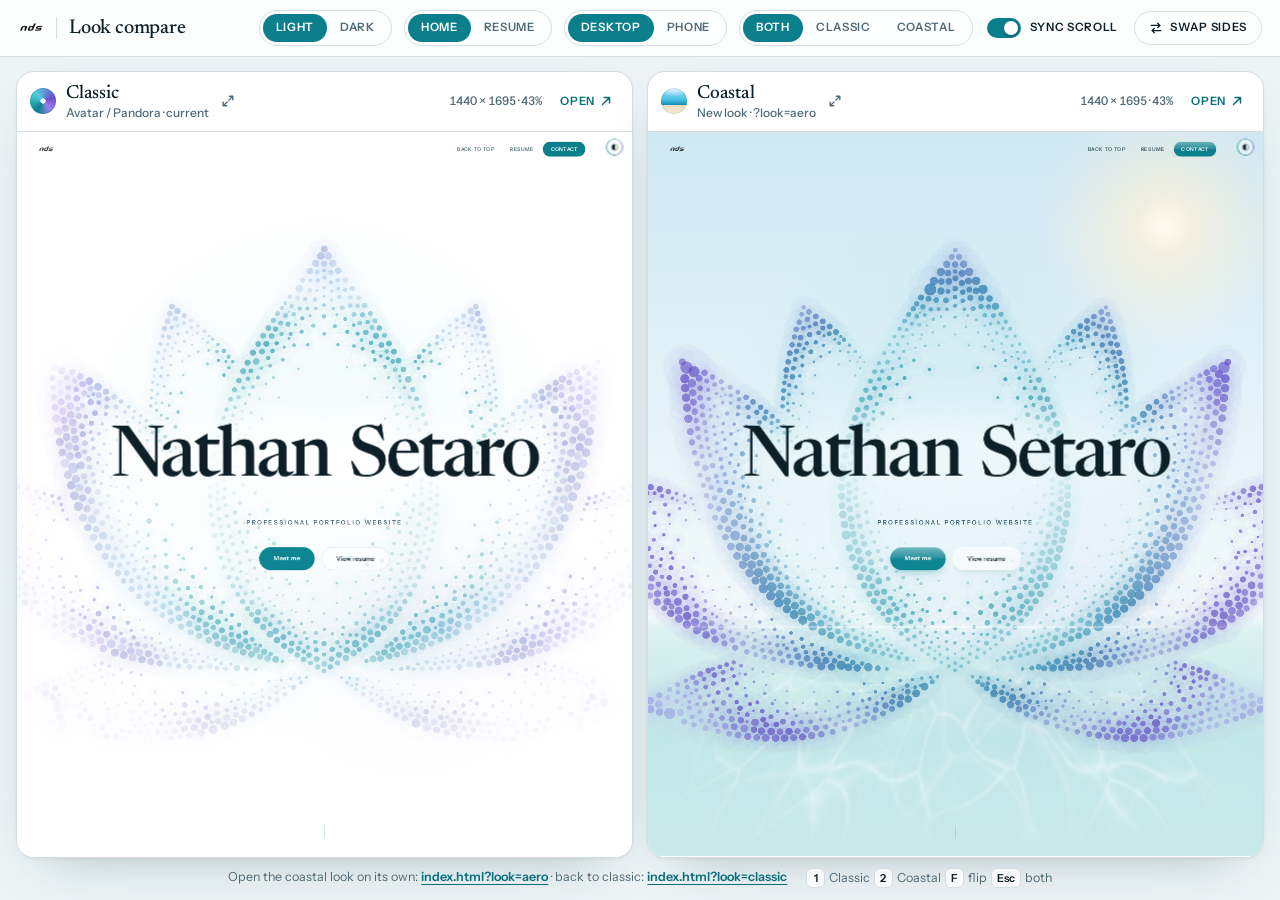
==== site/compare.html @ c52165be "Add Coastal look (modern Frutiger Aero lagoon) and side-by-side compare page - aero.css/aero.js: opt" ====
<!DOCTYPE html>
<html lang="en">
<head>
<meta charset="UTF-8">
<meta name="viewport" content="width=device-width, initial-scale=1">
<meta name="robots" content="noindex">
<title>Look Compare — Nathan Setaro</title>
<link rel="icon" href="data:image/svg+xml,<svg xmlns='http://www.w3.org/2000/svg' viewBox='0 0 32 32'><defs><linearGradient id='a' x1='0' y1='0' x2='1' y2='1'><stop offset='0' stop-color='%234fd0de'/><stop offset='1' stop-color='%236d4fd0'/></linearGradient><linearGradient id='b' x1='0' y1='0' x2='0' y2='1'><stop offset='0' stop-color='%23a9e4fb'/><stop offset='.6' stop-color='%23138ab0'/><stop offset='.62' stop-color='%23e9dcbc'/><stop offset='1' stop-color='%23f6eedb'/></linearGradient></defs><path d='M15 2a14 14 0 0 0 0 28z' fill='url(%23a)'/><path d='M17 2a14 14 0 0 1 0 28z' fill='url(%23b)'/></svg>">
<link rel="preconnect" href="https://fonts.googleapis.com">
<link href="https://fonts.googleapis.com/css2?family=Newsreader:opsz,wght@6..72,400;6..72,500&amp;family=Instrument+Sans:wght@400;500;600&amp;display=swap" rel="stylesheet">
<script>
  /* compare.html — the classic and the coastal look of the site, side by side.
     The theme is the site's own (sessionStorage 'nds-theme', shared with the frames);
     ?theme=dark|light overrides it. This runs before the frames start loading. */
  (function () {
    try {
      var t = new URLSearchParams(location.search).get('theme');
      if (t === 'dark' || t === 'light') sessionStorage.setItem('nds-theme', t);
      if (sessionStorage.getItem('nds-theme') === 'dark') document.documentElement.classList.add('dark');
    } catch (e) {}
  })();
</script>
<style>
  :root {
    --bg: #eef4f6; --surface: #ffffff; --ink: #0d2028; --muted: #4f6a77; --line: #d3dee4;
    --accent: #0c7f8c; --accent-ink: #0a6f7b; --on-accent: #ffffff; --accent-soft: rgba(12,127,140,0.08);
    --pill: rgba(255,255,255,0.78); --track: #a9bcc4;
    --shadow: 0 22px 54px -30px rgba(21,70,88,0.38), 0 1px 3px rgba(21,70,88,0.06);
    --bezel: #0d2028; --bezel-ring: rgba(255,255,255,0.10); --dots: rgba(13,32,40,0.11);
    --sans: 'Instrument Sans', ui-sans-serif, system-ui, -apple-system, 'Segoe UI', Roboto, Helvetica, Arial, sans-serif;
    --serif: 'Newsreader', ui-serif, Georgia, 'Times New Roman', serif;
    --ease: cubic-bezier(0.16, 1, 0.3, 1);
    color-scheme: light;
  }
  html.dark {
    --bg: #04121a; --surface: #071c25; --ink: #e9f3f5; --muted: #93adb6; --line: rgba(238,246,247,0.13);
    --accent: #4fd0de; --accent-ink: #4fd0de; --on-accent: #06161d; --accent-soft: rgba(79,208,222,0.10);
    --pill: rgba(255,255,255,0.04); --track: #3c5864;
    --shadow: 0 22px 54px -26px rgba(0,0,0,0.75);
    --bezel: #0f2b35; --bezel-ring: rgba(255,255,255,0.12); --dots: rgba(233,243,245,0.08);
    color-scheme: dark;
  }
  * { margin: 0; padding: 0; box-sizing: border-box; }
  html, body { width: 100%; }
  body {
    font-family: var(--sans); background: var(--bg); color: var(--ink); line-height: 1.5;
    height: 100vh; height: 100dvh; overflow: hidden;
    display: grid; grid-template-rows: auto minmax(0, 1fr) auto;
    transition: background-color 0.4s ease, color 0.4s ease;
  }
  button, input { font: inherit; color: inherit; }
  a { color: var(--accent-ink); }
  :focus-visible { outline: 2px solid var(--accent); outline-offset: 2px; }
  .sr-only { position: absolute; width: 1px; height: 1px; padding: 0; margin: -1px; overflow: hidden; clip: rect(0 0 0 0); white-space: nowrap; border: 0; }

  /* ---------- toolbar ---------- */
  .bar {
    position: relative; z-index: 2;
    display: flex; align-items: center; flex-wrap: wrap; gap: 10px 18px;
    padding: 10px 18px; border-bottom: 1px solid var(--line);
    background: color-mix(in srgb, var(--surface) 76%, transparent);
  }
  .brand { display: flex; align-items: center; gap: 12px; margin-right: auto; min-width: 0; }
  .brand a { display: flex; align-items: center; }
  .brand img { height: 26px; width: auto; display: block; }
  html.dark .brand img { filter: invert(1) brightness(1.05); }
  .brand .rule { width: 1px; height: 22px; background: var(--line); flex-shrink: 0; }
  .brand h1 { font-family: var(--serif); font-weight: 500; font-size: 20px; line-height: 1; letter-spacing: -0.01em; white-space: nowrap; }
  .controls { display: flex; align-items: center; flex-wrap: wrap; gap: 8px 12px; }

  .seg { display: inline-flex; padding: 3px; border-radius: 100px; border: 1px solid var(--line); background: var(--pill); }
  .seg button, .btn, .switch {
    font-size: 11.5px; font-weight: 600; line-height: 1; letter-spacing: 0.06em; text-transform: uppercase;
  }
  .seg button {
    padding: 8px 13px; border-radius: 100px; border: 0; background: transparent; color: var(--muted);
    cursor: pointer; white-space: nowrap; transition: background-color 0.25s var(--ease), color 0.2s ease;
  }
  .seg button:hover { color: var(--ink); }
  .seg button[aria-pressed="true"] { background: var(--accent); color: var(--on-accent); }

  .btn {
    display: inline-flex; align-items: center; gap: 7px; padding: 9px 14px; border-radius: 100px;
    border: 1px solid var(--line); background: var(--pill); color: var(--ink); cursor: pointer; white-space: nowrap;
    transition: border-color 0.2s ease, color 0.2s ease;
  }
  .btn:hover { border-color: var(--accent); color: var(--accent-ink); }
  .btn svg { width: 14px; height: 14px; flex-shrink: 0; }
  .btn[aria-pressed="true"] { border-color: var(--accent); color: var(--accent-ink); }

  .switch { display: inline-flex; align-items: center; gap: 9px; padding: 4px 4px 4px 2px; cursor: pointer; white-space: nowrap; }
  .switch input {
    appearance: none; -webkit-appearance: none; flex-shrink: 0; position: relative;
    width: 34px; height: 20px; border-radius: 100px; background: var(--track); cursor: pointer;
    transition: background-color 0.25s ease;
  }
  .switch input::after {
    content: ''; position: absolute; top: 3px; left: 3px; width: 14px; height: 14px; border-radius: 50%;
    background: #ffffff; box-shadow: 0 1px 3px rgba(0,0,0,0.3); transition: transform 0.3s var(--ease);
  }
  .switch input:checked { background: var(--accent); }
  .switch input:checked::after { transform: translateX(14px); }
  html.dark .switch input:checked::after { background: #06161d; }
  .switch.idle { color: var(--muted); }

  /* ---------- the two panes ---------- */
  .stage {
    display: grid; grid-template-columns: minmax(0, 1fr) minmax(0, 1fr); grid-template-rows: minmax(0, 1fr);
    gap: 14px; padding: 14px 16px 0; min-height: 0;
  }
  .stage[data-swap] .pane[data-look="classic"] { order: 2; }
  /* focus: both panes share one cell (the hidden one keeps its size, scroll and state, so flipping is instant) */
  .stage[data-view="classic"], .stage[data-view="aero"] { grid-template-columns: minmax(0, 1fr); }
  .stage[data-view="classic"] .pane, .stage[data-view="aero"] .pane { grid-area: 1 / 1; }
  .stage[data-view="classic"] .pane[data-look="aero"],
  .stage[data-view="aero"] .pane[data-look="classic"] { visibility: hidden; pointer-events: none; }

  .pane {
    display: flex; flex-direction: column; min-width: 0; min-height: 0;
    background: var(--surface); border: 1px solid var(--line); border-radius: 18px;
    box-shadow: var(--shadow); overflow: hidden;
    transition: background-color 0.4s ease, border-color 0.4s ease;
  }
  .pane-head { display: flex; align-items: center; gap: 8px; padding: 6px 10px 6px 6px; border-bottom: 1px solid var(--line); min-height: 50px; }
  .label {
    display: inline-flex; align-items: center; gap: 10px; min-width: 0;
    padding: 5px 14px 5px 6px; border-radius: 100px; border: 1px solid transparent; background: transparent;
    cursor: pointer; text-align: left; transition: background-color 0.2s ease, border-color 0.2s ease;
  }
  .label:hover { background: var(--accent-soft); border-color: var(--line); }
  .label[aria-pressed="true"] { border-color: var(--accent); background: var(--accent-soft); }
  .swatch { position: relative; width: 26px; height: 26px; border-radius: 50%; flex-shrink: 0; box-shadow: inset 0 0 0 1px rgba(13,32,40,0.12); }
  .swatch.classic { background: radial-gradient(circle at 50% 50%, #ffffff 0 13%, transparent 15%), conic-gradient(from 210deg, #0c7f8c, #4fd0de 30%, #6d4fd0 62%, #9b83f0 80%, #0c7f8c); }
  html.dark .swatch.classic { background: radial-gradient(circle at 50% 50%, #06161d 0 13%, transparent 15%), conic-gradient(from 210deg, #0c7f8c, #4fd0de 30%, #6d4fd0 62%, #9b83f0 80%, #0c7f8c); }
  .swatch.aero { background: radial-gradient(120% 70% at 50% -8%, rgba(255,255,255,0.92), rgba(255,255,255,0) 58%), linear-gradient(180deg, #a9e4fb 0%, #46bde3 46%, #138ab0 66%, #e9dcbc 67%, #f6eedb 100%); }
  .label-text { display: flex; flex-direction: column; gap: 3px; min-width: 0; }
  .label-text strong { font-family: var(--serif); font-weight: 500; font-size: 19px; line-height: 1; letter-spacing: -0.01em; }
  .label-text small { font-size: 12px; font-weight: 500; line-height: 1.15; color: var(--muted); white-space: nowrap; overflow: hidden; text-overflow: ellipsis; }
  .label .ico { width: 14px; height: 14px; color: var(--muted); flex-shrink: 0; margin-left: 2px; }
  .label .ico .collapse, .label[aria-pressed="true"] .ico .expand { display: none; }
  .label[aria-pressed="true"] .ico .collapse { display: inline; }
  .meta { margin-left: auto; font-size: 12px; font-weight: 500; color: var(--muted); font-variant-numeric: tabular-nums; white-space: nowrap; }
  .open {
    display: inline-flex; align-items: center; gap: 5px; padding: 7px 10px; border-radius: 100px;
    font-size: 11.5px; font-weight: 600; line-height: 1; letter-spacing: 0.06em; text-transform: uppercase;
    color: var(--accent-ink); text-decoration: none; white-space: nowrap;
  }
  .open:hover { background: var(--accent-soft); }
  .open svg { width: 12px; height: 12px; }

  .viewport { position: relative; flex: 1; min-height: 0; overflow: hidden; background: var(--surface); }
  .viewport::before {
    content: 'Loading\2026'; position: absolute; inset: 0; display: grid; place-items: center;
    font-size: 13px; font-weight: 500; color: var(--muted);
  }
  .pane.ready .viewport::before { content: none; }
  .device { position: absolute; left: 0; top: 0; z-index: 1; transform-origin: 0 0; }
  .device iframe { display: block; border: 0; background: transparent; }

  /* phone (and a desktop shown 1:1 in a pane wider than 1440): the screen sits on the site's dotted ground */
  .stage[data-device="phone"] .viewport, .pane[data-native] .viewport {
    background-color: var(--bg);
    background-image: radial-gradient(var(--dots) 1.1px, transparent 1.6px);
    background-size: 18px 18px; background-position: center;
  }
  .stage[data-device="phone"] .device {
    padding: 12px; border-radius: 50px; background: var(--bezel);
    box-shadow: 0 48px 90px -44px rgba(13,32,40,0.6), inset 0 0 0 1.5px var(--bezel-ring);
  }
  .stage[data-device="phone"] .device iframe { border-radius: 38px; }
  .pane[data-native] .device { box-shadow: 0 0 0 1px var(--line), var(--shadow); }

  /* ---------- note ---------- */
  .note {
    display: flex; flex-wrap: wrap; justify-content: center; align-items: center; gap: 4px 18px;
    padding: 10px 16px 12px; font-size: 12.5px; color: var(--muted); text-align: center;
  }
  .note a { font-weight: 600; text-decoration: underline; text-decoration-thickness: 1px; text-underline-offset: 3px; }
  .note a:hover { text-decoration-thickness: 2px; }
  .keys { white-space: nowrap; }
  .keys kbd {
    display: inline-block; min-width: 1.7em; padding: 1px 5px; margin: 0 1px; border-radius: 6px;
    border: 1px solid var(--line); background: var(--pill); font-family: var(--sans); font-size: 11px; font-weight: 600; color: var(--ink); text-align: center;
  }

  /* ---------- narrow screens: the panes stack ---------- */
  @media (max-width: 899px) {
    body { height: auto; min-height: 100vh; min-height: 100dvh; overflow: auto; }
    .bar { padding: 10px 14px; }
    .brand { width: 100%; margin-right: 0; }
    .stage {
      grid-template-columns: minmax(0, 1fr);
      grid-template-rows: repeat(2, max(440px, calc(100svh - 170px)));
      padding: 12px 12px 0; gap: 12px;
    }
    .stage[data-view="classic"], .stage[data-view="aero"] { grid-template-rows: max(440px, calc(100svh - 170px)); }
    .keys { display: none; }
  }
  @media (max-width: 560px) {
    /* three short rows instead of four: theme + page, device + sync, view + swap (icon only) */
    .controls { gap: 8px 10px; }
    .controls > [aria-label="Theme"] { order: 1; }
    .controls > [aria-label="Page"] { order: 2; }
    .controls > [aria-label="Device"] { order: 3; }
    .controls > #sync-wrap { order: 4; }
    .controls > [aria-label="View"] { order: 5; }
    .controls > #swap { order: 6; padding: 9px 11px; }
    #swap .btn-text { position: absolute; width: 1px; height: 1px; overflow: hidden; clip: rect(0 0 0 0); white-space: nowrap; }
    .seg button { padding: 8px 11px; }
    .meta { display: none; }
    .label-text small { display: none; }
    .open { margin-left: auto; }
  }
  @media (prefers-reduced-motion: reduce) {
    *, *::before, *::after { transition-duration: 0.01ms !important; animation-duration: 0.01ms !important; }
  }
</style>
</head>
<body>

<header class="bar">
  <div class="brand">
    <a href="index.html" aria-label="Nathan Setaro — home"><img src="assets/nds-transparent.png" alt=""></a>
    <span class="rule" aria-hidden="true"></span>
    <h1>Look compare</h1>
  </div>
  <div class="controls">
    <div class="seg" role="group" aria-label="Theme">
      <button type="button" data-theme="light">Light</button>
      <button type="button" data-theme="dark">Dark</button>
    </div>
    <div class="seg" role="group" aria-label="Page">
      <button type="button" data-page="home">Home</button>
      <button type="button" data-page="resume">Resume</button>
    </div>
    <div class="seg" role="group" aria-label="Device">
      <button type="button" data-device="desktop" title="1440 px wide desktop, scaled to fit">Desktop</button>
      <button type="button" data-device="phone" title="390 px wide phone">Phone</button>
    </div>
    <div class="seg" role="group" aria-label="View">
      <button type="button" data-view="both" title="Side by side (Esc)">Both</button>
      <button type="button" data-view="classic" title="Classic full width (1)">Classic</button>
      <button type="button" data-view="aero" title="Coastal full width (2)">Coastal</button>
    </div>
    <label class="switch" id="sync-wrap" title="Scrolling one pane scrolls the other to the same proportional position">
      <input type="checkbox" id="sync" checked> Sync scroll
    </label>
    <button type="button" class="btn" id="swap" aria-pressed="false" title="Swap sides">
      <svg viewBox="0 0 16 16" fill="none" stroke="currentColor" stroke-width="1.6" stroke-linecap="round" stroke-linejoin="round" aria-hidden="true"><path d="M2.5 5h10M10 2.5 12.5 5 10 7.5M13.5 11h-10M6 8.5 3.5 11 6 13.5"/></svg>
      <span class="btn-text">Swap sides</span>
    </button>
  </div>
</header>

<main class="stage" id="stage" data-view="both" data-device="desktop">
  <section class="pane" data-look="classic" aria-label="Classic look">
    <div class="pane-head">
      <button type="button" class="label" data-label aria-pressed="false" aria-label="Show Classic full width">
        <span class="swatch classic" aria-hidden="true"></span>
        <span class="label-text"><strong>Classic</strong><small>Avatar / Pandora · current</small></span>
        <svg class="ico" viewBox="0 0 16 16" fill="none" stroke="currentColor" stroke-width="1.6" stroke-linecap="round" stroke-linejoin="round" aria-hidden="true"><g class="expand"><path d="M9.5 2.5h4v4M6.5 13.5h-4v-4M13.5 2.5 9 7M2.5 13.5 7 9"/></g><g class="collapse"><path d="M13 7H9V3M3 9h4v4M9 7l4.5-4.5M7 9l-4.5 4.5"/></g></svg>
      </button>
      <span class="meta" data-meta aria-live="off"></span>
      <a class="open" data-open href="index.html?look=classic" target="_blank" rel="noopener">Open
        <svg viewBox="0 0 12 12" fill="none" stroke="currentColor" stroke-width="1.5" stroke-linecap="round" stroke-linejoin="round" aria-hidden="true"><path d="M4 2.5h5.5V8M9.5 2.5 2.5 9.5"/></svg>
        <span class="sr-only">the classic look in a new tab</span></a>
    </div>
    <div class="viewport">
      <div class="device"><iframe name="look-classic" src="index.html?look=classic" title="Classic look — live preview of the site" width="1440" height="900"></iframe></div>
    </div>
  </section>

  <section class="pane" data-look="aero" aria-label="Coastal look">
    <div class="pane-head">
      <button type="button" class="label" data-label aria-pressed="false" aria-label="Show Coastal full width">
        <span class="swatch aero" aria-hidden="true"></span>
        <span class="label-text"><strong>Coastal</strong><small>New look · ?look=aero</small></span>
        <svg class="ico" viewBox="0 0 16 16" fill="none" stroke="currentColor" stroke-width="1.6" stroke-linecap="round" stroke-linejoin="round" aria-hidden="true"><g class="expand"><path d="M9.5 2.5h4v4M6.5 13.5h-4v-4M13.5 2.5 9 7M2.5 13.5 7 9"/></g><g class="collapse"><path d="M13 7H9V3M3 9h4v4M9 7l4.5-4.5M7 9l-4.5 4.5"/></g></svg>
      </button>
      <span class="meta" data-meta aria-live="off"></span>
      <a class="open" data-open href="index.html?look=aero" target="_blank" rel="noopener">Open
        <svg viewBox="0 0 12 12" fill="none" stroke="currentColor" stroke-width="1.5" stroke-linecap="round" stroke-linejoin="round" aria-hidden="true"><path d="M4 2.5h5.5V8M9.5 2.5 2.5 9.5"/></svg>
        <span class="sr-only">the coastal look in a new tab</span></a>
    </div>
    <div class="viewport">
      <div class="device"><iframe name="look-aero" src="index.html?look=aero" title="Coastal look — live preview of the site" width="1440" height="900"></iframe></div>
    </div>
  </section>
</main>

<footer class="note">
  <p>Open the coastal look on its own: <a href="index.html?look=aero">index.html?look=aero</a> · back to classic: <a href="index.html?look=classic">index.html?look=classic</a></p>
  <p class="keys" aria-hidden="true"><kbd>1</kbd> Classic <kbd>2</kbd> Coastal <kbd>F</kbd> flip <kbd>Esc</kbd> both</p>
</footer>

<script>
(function () {
  'use strict';
  var root = document.documentElement;
  var stage = document.getElementById('stage');
  var syncBox = document.getElementById('sync');
  var syncWrap = document.getElementById('sync-wrap');
  var swapBtn = document.getElementById('swap');

  var DEVICES = { desktop: { w: 1440 }, phone: { w: 390, h: 844, bezel: 12 } };
  var PAGES = { home: 'index.html', resume: 'resume.html' };
  var NAMES = { classic: 'Classic', aero: 'Coastal' };
  var now = function () { return performance.now(); };
  var clamp = function (v, a, b) { return Math.max(a, Math.min(b, v)); };

  /* ---------- state (mirrored into the URL so a view can be reloaded or shared) ---------- */
  var q = new URLSearchParams(location.search);
  function pick(v, allowed, dflt) { return allowed.indexOf(v) >= 0 ? v : dflt; }
  var defaultDevice = window.matchMedia('(max-width: 899px)').matches ? 'phone' : 'desktop';
  var state = {
    dark: root.classList.contains('dark'),
    page: pick(q.get('page'), ['home', 'resume'], 'home'),
    device: pick(q.get('device'), ['desktop', 'phone'], defaultDevice),
    view: pick(q.get('view'), ['both', 'classic', 'aero'], 'both'),
    swap: q.get('swap') === '1',
    sync: q.get('sync') !== '0',
    leader: 'classic'
  };

  var panes = ['classic', 'aero'].map(function (look) {
    var el = document.querySelector('.pane[data-look="' + look + '"]');
    return {
      look: look, el: el, frame: el.querySelector('iframe'), viewport: el.querySelector('.viewport'),
      device: el.querySelector('.device'), meta: el.querySelector('[data-meta]'), label: el.querySelector('[data-label]'),
      open: el.querySelector('[data-open]'),
      win: null, page: 'loading', lastInput: -1e9, echoY: null, echoAt: 0,
      themePending: false, themeAt: 0, lastDark: null, expect: null, expectAt: 0
    };
  });
  function other(p) { return p === panes[0] ? panes[1] : panes[0]; }
  function byLook(look) { return look === 'aero' ? panes[1] : panes[0]; }

  /* ---------- wiring a frame each time it loads a page ---------- */
  function pageOf(win) {
    var path = win.location.pathname;
    if (/\/resume\.html$/.test(path)) return 'resume';
    if (/\/(index\.html)?$/.test(path)) return 'home';
    return 'other';
  }

  function attach(p) {
    var win, doc;
    try {
      win = p.frame.contentWindow; doc = win.document;
      if (!doc || win.location.href === 'about:blank') return;
    } catch (e) {            /* left the site (another origin): nothing to sync */
      p.win = null; p.page = 'external'; refresh(); return;
    }
    if (win.__ndsCompare) return;
    win.__ndsCompare = true;
    p.win = win; p.page = pageOf(win);
    p.el.classList.add('ready');

    /* the frame's own scrollbar would eat into its width (1440 → ~1425 with classic scrollbars);
       hide it so the page lays out at exactly the device width. Only inside this preview. */
    if (!doc.getElementById('nds-compare-frame')) {
      var st = doc.createElement('style');
      st.id = 'nds-compare-frame';
      st.textContent = 'html{scrollbar-width:none}html::-webkit-scrollbar{display:none}';
      (doc.head || doc.documentElement).appendChild(st);
    }

    var mark = function () { p.lastInput = now(); };
    ['wheel', 'touchstart', 'pointerdown', 'keydown'].forEach(function (t) {
      win.addEventListener(t, mark, { passive: true, capture: true });
    });
    win.addEventListener('scroll', function () { if (p.win === win) onScroll(p); }, { passive: true });
    win.addEventListener('keydown', onKey);
    win.addEventListener('pagehide', function () { if (p.win === win) { p.win = null; p.page = 'loading'; refresh(); } });
    /* images, fonts and reveals change the page height: keep the follower on the leader's proportion */
    if (win.ResizeObserver && doc.body) new win.ResizeObserver(function () { if (p.win === win) resyncSoon(); }).observe(doc.body);

    p.lastDark = doc.documentElement.classList.contains('dark');
    p.themePending = false;
    new win.MutationObserver(function () { onFrameTheme(p); })
      .observe(doc.documentElement, { attributes: true, attributeFilter: ['class'] });
    applyTheme(p);

    /* a link inside one frame (its nav, back/forward) takes the other frame to the same page.
       A page we asked for that has not arrived yet (an older load finishing first) is not such a link. */
    var awaited = p.expect && now() - p.expectAt < 10000;
    if (p.page === p.expect || !awaited) p.expect = null;
    if (!awaited && (p.page === 'home' || p.page === 'resume') && p.page !== state.page) {
      state.page = p.page;
      var o = other(p);
      if (o.page !== state.page && o.expect !== state.page) navigate(o, state.page);
    }
    refresh();
    if (state.sync) setTimeout(function () { var o = other(p); if (o.win && o.page === p.page) drive(o, p); }, 60);
  }

  function navigate(p, page) {
    var url = PAGES[page] + '?look=' + p.look;
    p.page = 'loading'; p.expect = page; p.expectAt = now();
    try { p.frame.contentWindow.location.replace(url); } catch (e) { p.frame.src = url; }
  }

  /* ---------- sync scroll: the follower goes to the same proportional position ---------- */
  function maxOf(p) { return Math.max(0, p.win.document.documentElement.scrollHeight - p.win.innerHeight); }
  function mapY(a, b, y) {
    var A = maxOf(a), B = maxOf(b);
    if (A <= 0 || B <= 0) return 0;
    return clamp(y / A, 0, 1) * B;
  }
  function onScroll(p) {
    if (!state.sync || !p.win) return;
    var o = other(p);
    if (!o.win || o.page !== p.page) return;
    var t = now();
    /* the echo of a move we made: not a new lead */
    if (p.echoY !== null && t - p.echoAt < 600 && Math.abs(p.win.scrollY - p.echoY) < 2) return;
    /* the other pane is the one being scrolled right now */
    if (o.lastInput > p.lastInput && t - o.lastInput < 800) return;
    drive(p, o);
  }
  function drive(from, to) {
    if (!from.win || !to.win) return;
    state.leader = from.look;
    var y = Math.round(mapY(from, to, from.win.scrollY));
    if (Math.abs(to.win.scrollY - y) < 1) return;
    to.echoY = y; to.echoAt = now();
    var lenis = to.win.fluid && to.win.fluid.lenis;
    if (lenis) lenis.scrollTo(y, { immediate: true, force: true });
    else to.win.scrollTo(0, y);
  }
  function syncNow() {
    if (!state.sync) return;
    var lead = byLook(state.leader), o = other(lead);
    if (!lead.win) { lead = o; o = other(o); }
    if (lead.win && o.win && lead.page === o.page) drive(lead, o);
  }
  var resyncTimer = 0;
  function resyncSoon() { clearTimeout(resyncTimer); resyncTimer = setTimeout(syncNow, 140); }

  /* ---------- theme: drives each page's own toggle, so its hero canvas redraws in the new theme ---------- */
  function frameDark(p) { return p.win.document.documentElement.classList.contains('dark'); }
  function applyTheme(p) {
    if (!p.win) return;
    if (p.themePending && now() - p.themeAt < 2000) return;   /* still switching; re-checked when it lands */
    p.themePending = false;
    if (frameDark(p) === state.dark) return;
    var btn = p.win.document.getElementById('theme-toggle');
    if (btn) { p.themePending = true; p.themeAt = now(); btn.click(); }
    else p.win.document.documentElement.classList.toggle('dark', state.dark);
  }
  function onFrameTheme(p) {
    if (!p.win) return;
    var d = frameDark(p);
    if (d === p.lastDark) return;
    p.lastDark = d;
    if (p.themePending) { p.themePending = false; applyTheme(p); return; }
    if (d !== state.dark) setTheme(d);     /* switched from inside a frame: the other follows */
  }
  function setTheme(dark) {
    state.dark = dark;
    try { sessionStorage.setItem('nds-theme', dark ? 'dark' : 'light'); } catch (e) {}
    root.classList.toggle('dark', dark);
    panes.forEach(applyTheme);
    refresh();
  }

  /* ---------- sizing: a real 1440 px desktop (or 390 px phone), scaled to fit its pane ---------- */
  function layout(p) {
    var vw = p.viewport.clientWidth, vh = p.viewport.clientHeight;
    if (!vw || !vh) return;
    var dev = DEVICES[state.device], w = dev.w, h, s, bz = 0;
    if (state.device === 'phone') {
      bz = dev.bezel; h = dev.h;
      var pad = vw < 480 ? 10 : 22;
      s = clamp(Math.min((vw - 2 * pad) / (w + 2 * bz), (vh - 2 * pad) / (h + 2 * bz)), 0.2, 1);
    } else {
      /* scaled down to fit; never blown up past 1:1 (a wide focused pane shows the real size, centred) */
      s = Math.min(1, vw / w); h = Math.max(320, Math.round(vh / s));
    }
    var native = state.device === 'desktop' && vw > w + 1;
    p.el.toggleAttribute('data-native', native);
    var ox = Math.round((vw - (w + 2 * bz) * s) / 2);
    var oy = state.device === 'phone' ? Math.round((vh - (h + 2 * bz) * s) / 2) : 0;
    if (p.frame.style.width !== w + 'px') p.frame.style.width = w + 'px';
    if (p.frame.style.height !== h + 'px') p.frame.style.height = h + 'px';
    p.device.style.transform = 'translate(' + ox + 'px, ' + oy + 'px) scale(' + s.toFixed(5) + ')';
    p.meta.textContent = w + ' × ' + h + ' · ' + Math.round(s * 100) + '%';
  }
  function layoutAll() {
    panes.forEach(layout);
    resyncSoon();
  }
  if (window.ResizeObserver) {
    var ro = new ResizeObserver(function () { layoutAll(); });
    panes.forEach(function (p) { ro.observe(p.viewport); });
  } else {
    window.addEventListener('resize', layoutAll);
  }

  /* ---------- controls ---------- */
  function setPage(page) {
    state.page = page;
    panes.forEach(function (p) { if (p.page !== page) navigate(p, page); });
    refresh();
  }
  function setDevice(d) { state.device = d; stage.dataset.device = d; layoutAll(); refresh(); }
  function setView(v) {
    state.view = v; stage.dataset.view = v;
    refresh();
    layoutAll();
  }
  function setSwap(on) { state.swap = on; stage.toggleAttribute('data-swap', on); refresh(); }

  document.querySelectorAll('[data-theme]').forEach(function (b) {
    b.addEventListener('click', function () { setTheme(b.dataset.theme === 'dark'); });
  });
  document.querySelectorAll('[data-page]').forEach(function (b) {
    b.addEventListener('click', function () { setPage(b.dataset.page); });
  });
  document.querySelectorAll('.controls [data-device]').forEach(function (b) {
    b.addEventListener('click', function () { setDevice(b.dataset.device); });
  });
  document.querySelectorAll('.controls [data-view]').forEach(function (b) {
    b.addEventListener('click', function () { setView(b.dataset.view); });
  });
  panes.forEach(function (p) {
    p.label.addEventListener('click', function () { setView(state.view === p.look ? 'both' : p.look); });
  });
  syncBox.addEventListener('change', function () { state.sync = syncBox.checked; refresh(); syncNow(); });
  swapBtn.addEventListener('click', function () { setSwap(!state.swap); });

  function onKey(e) {
    if (e.defaultPrevented || e.metaKey || e.ctrlKey || e.altKey) return;
    var t = e.target, tag = t && t.tagName;
    if (tag === 'INPUT' && t.type !== 'checkbox' || tag === 'TEXTAREA' || tag === 'SELECT' || (t && t.isContentEditable)) return;
    var k = e.key;
    if (k === '1') setView('classic');
    else if (k === '2') setView('aero');
    else if (k === 'f' || k === 'F') setView(state.view === 'classic' ? 'aero' : 'classic');
    else if (k === 'Escape' && state.view !== 'both') setView('both');
  }
  document.addEventListener('keydown', onKey);

  function press(sel, attr, value) {
    document.querySelectorAll(sel).forEach(function (b) { b.setAttribute('aria-pressed', String(b.dataset[attr] === value)); });
  }
  function refresh() {
    press('[data-theme]', 'theme', state.dark ? 'dark' : 'light');
    press('[data-page]', 'page', state.page);
    press('.controls [data-device]', 'device', state.device);
    press('.controls [data-view]', 'view', state.view);
    swapBtn.setAttribute('aria-pressed', String(state.swap));
    syncBox.checked = state.sync;
    var a = panes[0], b = panes[1];
    var apart = a.win && b.win && a.page !== b.page;
    syncWrap.classList.toggle('idle', !!apart);
    syncWrap.title = apart ? 'The panes are on different pages, so scrolling is not linked right now'
      : 'Scrolling one pane scrolls the other to the same proportional position';
    panes.forEach(function (p) {
      var focused = state.view === p.look, hidden = state.view !== 'both' && !focused;
      p.label.setAttribute('aria-pressed', String(focused));
      p.label.title = focused ? 'Back to side by side (Esc)' : 'Show ' + NAMES[p.look] + ' full width (' + (p.look === 'classic' ? 1 : 2) + ')';
      p.el.setAttribute('aria-hidden', String(hidden));
      p.open.href = PAGES[state.page] + '?look=' + p.look;
    });
    var params = new URLSearchParams();
    if (state.page !== 'home') params.set('page', state.page);
    if (state.device !== defaultDevice) params.set('device', state.device);
    if (state.view !== 'both') params.set('view', state.view);
    if (state.swap) params.set('swap', '1');
    if (!state.sync) params.set('sync', '0');
    if (state.dark) params.set('theme', 'dark');
    var s = params.toString(), want = location.pathname + (s ? '?' + s : '');
    if (want !== location.pathname + location.search) try { history.replaceState(null, '', want); } catch (e) {}
  }

  /* ---------- start ---------- */
  stage.dataset.device = state.device;
  stage.dataset.view = state.view;
  stage.toggleAttribute('data-swap', state.swap);
  panes.forEach(function (p) {
    p.frame.addEventListener('load', function () { attach(p); });
    if (state.page !== 'home') {                       /* ?page=resume: point the frames there from the start */
      p.expect = state.page; p.expectAt = now();
      p.frame.src = PAGES[state.page] + '?look=' + p.look;
    } else {
      attach(p);                                        /* in case it finished before this ran */
    }
  });
  layoutAll();
  refresh();

  /* for tests and the console */
  window.compare = { state: state, panes: panes, mapY: mapY, syncNow: syncNow, setTheme: setTheme, setPage: setPage, setDevice: setDevice, setView: setView, setSwap: setSwap };
})();
</script>
</body>
</html>
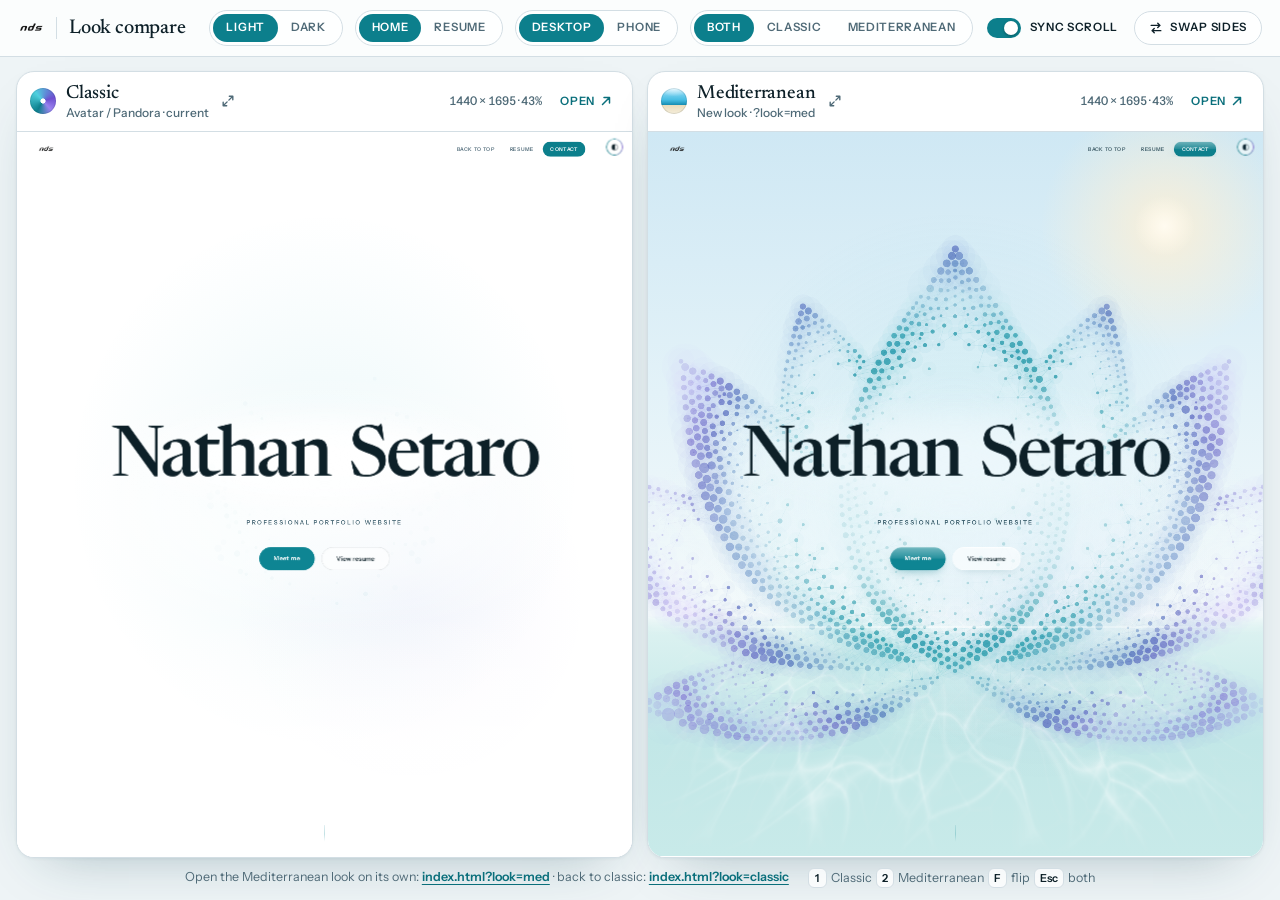
==== commit 57516b1b: "Rename the optional look from Coastal (aero) to Mediterranean (med) Switch is now ?look=med; files m" ====
--- a/site/compare.html
+++ b/site/compare.html
@@ -9,7 +9,7 @@
 <link rel="preconnect" href="https://fonts.googleapis.com">
 <link href="https://fonts.googleapis.com/css2?family=Newsreader:opsz,wght@6..72,400;6..72,500&amp;family=Instrument+Sans:wght@400;500;600&amp;display=swap" rel="stylesheet">
 <script>
-  /* compare.html — the classic and the coastal look of the site, side by side.
+  /* compare.html — the classic and the Mediterranean look of the site, side by side.
      The theme is the site's own (sessionStorage 'nds-theme', shared with the frames);
      ?theme=dark|light overrides it. This runs before the frames start loading. */
   (function () {
@@ -110,10 +110,10 @@
   }
   .stage[data-swap] .pane[data-look="classic"] { order: 2; }
   /* focus: both panes share one cell (the hidden one keeps its size, scroll and state, so flipping is instant) */
-  .stage[data-view="classic"], .stage[data-view="aero"] { grid-template-columns: minmax(0, 1fr); }
-  .stage[data-view="classic"] .pane, .stage[data-view="aero"] .pane { grid-area: 1 / 1; }
-  .stage[data-view="classic"] .pane[data-look="aero"],
-  .stage[data-view="aero"] .pane[data-look="classic"] { visibility: hidden; pointer-events: none; }
+  .stage[data-view="classic"], .stage[data-view="med"] { grid-template-columns: minmax(0, 1fr); }
+  .stage[data-view="classic"] .pane, .stage[data-view="med"] .pane { grid-area: 1 / 1; }
+  .stage[data-view="classic"] .pane[data-look="med"],
+  .stage[data-view="med"] .pane[data-look="classic"] { visibility: hidden; pointer-events: none; }
 
   .pane {
     display: flex; flex-direction: column; min-width: 0; min-height: 0;
@@ -132,7 +132,7 @@
   .swatch { position: relative; width: 26px; height: 26px; border-radius: 50%; flex-shrink: 0; box-shadow: inset 0 0 0 1px rgba(13,32,40,0.12); }
   .swatch.classic { background: radial-gradient(circle at 50% 50%, #ffffff 0 13%, transparent 15%), conic-gradient(from 210deg, #0c7f8c, #4fd0de 30%, #6d4fd0 62%, #9b83f0 80%, #0c7f8c); }
   html.dark .swatch.classic { background: radial-gradient(circle at 50% 50%, #06161d 0 13%, transparent 15%), conic-gradient(from 210deg, #0c7f8c, #4fd0de 30%, #6d4fd0 62%, #9b83f0 80%, #0c7f8c); }
-  .swatch.aero { background: radial-gradient(120% 70% at 50% -8%, rgba(255,255,255,0.92), rgba(255,255,255,0) 58%), linear-gradient(180deg, #a9e4fb 0%, #46bde3 46%, #138ab0 66%, #e9dcbc 67%, #f6eedb 100%); }
+  .swatch.med { background: radial-gradient(120% 70% at 50% -8%, rgba(255,255,255,0.92), rgba(255,255,255,0) 58%), linear-gradient(180deg, #a9e4fb 0%, #46bde3 46%, #138ab0 66%, #e9dcbc 67%, #f6eedb 100%); }
   .label-text { display: flex; flex-direction: column; gap: 3px; min-width: 0; }
   .label-text strong { font-family: var(--serif); font-weight: 500; font-size: 19px; line-height: 1; letter-spacing: -0.01em; }
   .label-text small { font-size: 12px; font-weight: 500; line-height: 1.15; color: var(--muted); white-space: nowrap; overflow: hidden; text-overflow: ellipsis; }
@@ -193,7 +193,7 @@
       grid-template-rows: repeat(2, max(440px, calc(100svh - 170px)));
       padding: 12px 12px 0; gap: 12px;
     }
-    .stage[data-view="classic"], .stage[data-view="aero"] { grid-template-rows: max(440px, calc(100svh - 170px)); }
+    .stage[data-view="classic"], .stage[data-view="med"] { grid-template-rows: max(440px, calc(100svh - 170px)); }
     .keys { display: none; }
   }
   @media (max-width: 560px) {
@@ -240,7 +240,7 @@
     <div class="seg" role="group" aria-label="View">
       <button type="button" data-view="both" title="Side by side (Esc)">Both</button>
       <button type="button" data-view="classic" title="Classic full width (1)">Classic</button>
-      <button type="button" data-view="aero" title="Coastal full width (2)">Coastal</button>
+      <button type="button" data-view="med" title="Mediterranean full width (2)">Mediterranean</button>
     </div>
     <label class="switch" id="sync-wrap" title="Scrolling one pane scrolls the other to the same proportional position">
       <input type="checkbox" id="sync" checked> Sync scroll
@@ -270,27 +270,27 @@
     </div>
   </section>
 
-  <section class="pane" data-look="aero" aria-label="Coastal look">
+  <section class="pane" data-look="med" aria-label="Mediterranean look">
     <div class="pane-head">
-      <button type="button" class="label" data-label aria-pressed="false" aria-label="Show Coastal full width">
-        <span class="swatch aero" aria-hidden="true"></span>
-        <span class="label-text"><strong>Coastal</strong><small>New look · ?look=aero</small></span>
+      <button type="button" class="label" data-label aria-pressed="false" aria-label="Show Mediterranean full width">
+        <span class="swatch med" aria-hidden="true"></span>
+        <span class="label-text"><strong>Mediterranean</strong><small>New look · ?look=med</small></span>
         <svg class="ico" viewBox="0 0 16 16" fill="none" stroke="currentColor" stroke-width="1.6" stroke-linecap="round" stroke-linejoin="round" aria-hidden="true"><g class="expand"><path d="M9.5 2.5h4v4M6.5 13.5h-4v-4M13.5 2.5 9 7M2.5 13.5 7 9"/></g><g class="collapse"><path d="M13 7H9V3M3 9h4v4M9 7l4.5-4.5M7 9l-4.5 4.5"/></g></svg>
       </button>
       <span class="meta" data-meta aria-live="off"></span>
-      <a class="open" data-open href="index.html?look=aero" target="_blank" rel="noopener">Open
+      <a class="open" data-open href="index.html?look=med" target="_blank" rel="noopener">Open
         <svg viewBox="0 0 12 12" fill="none" stroke="currentColor" stroke-width="1.5" stroke-linecap="round" stroke-linejoin="round" aria-hidden="true"><path d="M4 2.5h5.5V8M9.5 2.5 2.5 9.5"/></svg>
-        <span class="sr-only">the coastal look in a new tab</span></a>
+        <span class="sr-only">the Mediterranean look in a new tab</span></a>
     </div>
     <div class="viewport">
-      <div class="device"><iframe name="look-aero" src="index.html?look=aero" title="Coastal look — live preview of the site" width="1440" height="900"></iframe></div>
+      <div class="device"><iframe name="look-med" src="index.html?look=med" title="Mediterranean look — live preview of the site" width="1440" height="900"></iframe></div>
     </div>
   </section>
 </main>
 
 <footer class="note">
-  <p>Open the coastal look on its own: <a href="index.html?look=aero">index.html?look=aero</a> · back to classic: <a href="index.html?look=classic">index.html?look=classic</a></p>
-  <p class="keys" aria-hidden="true"><kbd>1</kbd> Classic <kbd>2</kbd> Coastal <kbd>F</kbd> flip <kbd>Esc</kbd> both</p>
+  <p>Open the Mediterranean look on its own: <a href="index.html?look=med">index.html?look=med</a> · back to classic: <a href="index.html?look=classic">index.html?look=classic</a></p>
+  <p class="keys" aria-hidden="true"><kbd>1</kbd> Classic <kbd>2</kbd> Mediterranean <kbd>F</kbd> flip <kbd>Esc</kbd> both</p>
 </footer>
 
 <script>
@@ -304,7 +304,7 @@
 
   var DEVICES = { desktop: { w: 1440 }, phone: { w: 390, h: 844, bezel: 12 } };
   var PAGES = { home: 'index.html', resume: 'resume.html' };
-  var NAMES = { classic: 'Classic', aero: 'Coastal' };
+  var NAMES = { classic: 'Classic', med: 'Mediterranean' };
   var now = function () { return performance.now(); };
   var clamp = function (v, a, b) { return Math.max(a, Math.min(b, v)); };
 
@@ -316,13 +316,13 @@
     dark: root.classList.contains('dark'),
     page: pick(q.get('page'), ['home', 'resume'], 'home'),
     device: pick(q.get('device'), ['desktop', 'phone'], defaultDevice),
-    view: pick(q.get('view'), ['both', 'classic', 'aero'], 'both'),
+    view: pick(q.get('view'), ['both', 'classic', 'med'], 'both'),
     swap: q.get('swap') === '1',
     sync: q.get('sync') !== '0',
     leader: 'classic'
   };
 
-  var panes = ['classic', 'aero'].map(function (look) {
+  var panes = ['classic', 'med'].map(function (look) {
     var el = document.querySelector('.pane[data-look="' + look + '"]');
     return {
       look: look, el: el, frame: el.querySelector('iframe'), viewport: el.querySelector('.viewport'),
@@ -333,7 +333,7 @@
     };
   });
   function other(p) { return p === panes[0] ? panes[1] : panes[0]; }
-  function byLook(look) { return look === 'aero' ? panes[1] : panes[0]; }
+  function byLook(look) { return look === 'med' ? panes[1] : panes[0]; }
 
   /* ---------- wiring a frame each time it loads a page ---------- */
   function pageOf(win) {
@@ -535,8 +535,8 @@
     if (tag === 'INPUT' && t.type !== 'checkbox' || tag === 'TEXTAREA' || tag === 'SELECT' || (t && t.isContentEditable)) return;
     var k = e.key;
     if (k === '1') setView('classic');
-    else if (k === '2') setView('aero');
-    else if (k === 'f' || k === 'F') setView(state.view === 'classic' ? 'aero' : 'classic');
+    else if (k === '2') setView('med');
+    else if (k === 'f' || k === 'F') setView(state.view === 'classic' ? 'med' : 'classic');
     else if (k === 'Escape' && state.view !== 'both') setView('both');
   }
   document.addEventListener('keydown', onKey);
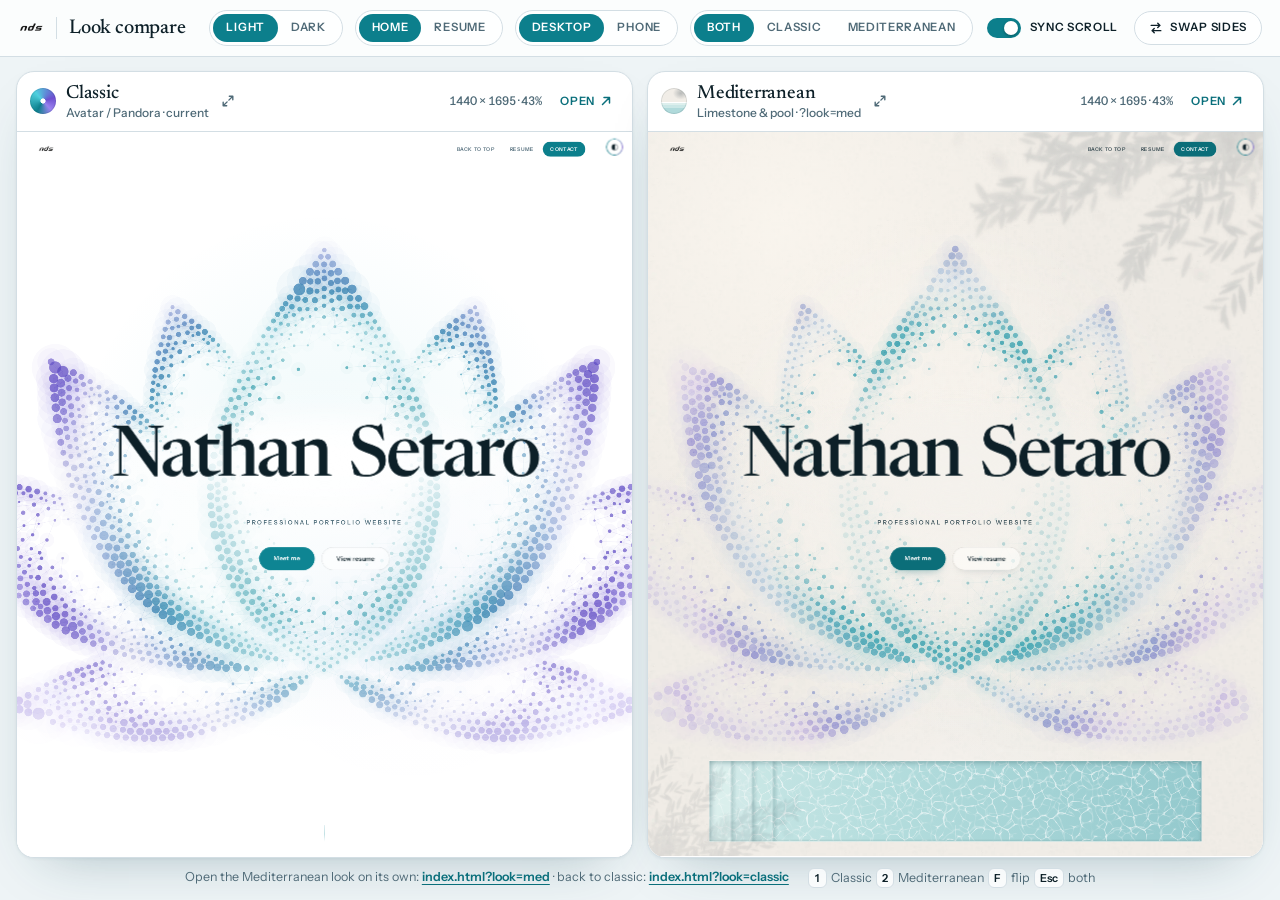
==== commit 62ec764c: "Mediterranean look: limestone terrace, olive shade, plunge pool under the lotus Replaces the Coastal" ====
--- a/site/compare.html
+++ b/site/compare.html
@@ -132,7 +132,8 @@
   .swatch { position: relative; width: 26px; height: 26px; border-radius: 50%; flex-shrink: 0; box-shadow: inset 0 0 0 1px rgba(13,32,40,0.12); }
   .swatch.classic { background: radial-gradient(circle at 50% 50%, #ffffff 0 13%, transparent 15%), conic-gradient(from 210deg, #0c7f8c, #4fd0de 30%, #6d4fd0 62%, #9b83f0 80%, #0c7f8c); }
   html.dark .swatch.classic { background: radial-gradient(circle at 50% 50%, #06161d 0 13%, transparent 15%), conic-gradient(from 210deg, #0c7f8c, #4fd0de 30%, #6d4fd0 62%, #9b83f0 80%, #0c7f8c); }
-  .swatch.med { background: radial-gradient(120% 70% at 50% -8%, rgba(255,255,255,0.92), rgba(255,255,255,0) 58%), linear-gradient(180deg, #a9e4fb 0%, #46bde3 46%, #138ab0 66%, #e9dcbc 67%, #f6eedb 100%); }
+  .swatch.med { background: radial-gradient(42% 34% at 76% 20%, rgba(36,54,66,.28), rgba(36,54,66,0) 72%), linear-gradient(180deg, #F1EDE7 0 54%, #FFFFFF 54% 56%, #DDEFED 56% 66%, #CBE7E6 66% 76%, #B0DADB 76% 100%); }
+  html.dark .swatch.med { background: radial-gradient(60% 40% at 50% 84%, rgba(90,230,240,.45), transparent 70%), linear-gradient(180deg, #172022 0 54%, #2A3A3B 54% 56%, #14383C 56% 66%, #134A50 66% 76%, #0F6E77 76% 100%); }
   .label-text { display: flex; flex-direction: column; gap: 3px; min-width: 0; }
   .label-text strong { font-family: var(--serif); font-weight: 500; font-size: 19px; line-height: 1; letter-spacing: -0.01em; }
   .label-text small { font-size: 12px; font-weight: 500; line-height: 1.15; color: var(--muted); white-space: nowrap; overflow: hidden; text-overflow: ellipsis; }
@@ -274,7 +275,7 @@
     <div class="pane-head">
       <button type="button" class="label" data-label aria-pressed="false" aria-label="Show Mediterranean full width">
         <span class="swatch med" aria-hidden="true"></span>
-        <span class="label-text"><strong>Mediterranean</strong><small>New look · ?look=med</small></span>
+        <span class="label-text"><strong>Mediterranean</strong><small>Limestone &amp; pool · ?look=med</small></span>
         <svg class="ico" viewBox="0 0 16 16" fill="none" stroke="currentColor" stroke-width="1.6" stroke-linecap="round" stroke-linejoin="round" aria-hidden="true"><g class="expand"><path d="M9.5 2.5h4v4M6.5 13.5h-4v-4M13.5 2.5 9 7M2.5 13.5 7 9"/></g><g class="collapse"><path d="M13 7H9V3M3 9h4v4M9 7l4.5-4.5M7 9l-4.5 4.5"/></g></svg>
       </button>
       <span class="meta" data-meta aria-live="off"></span>
